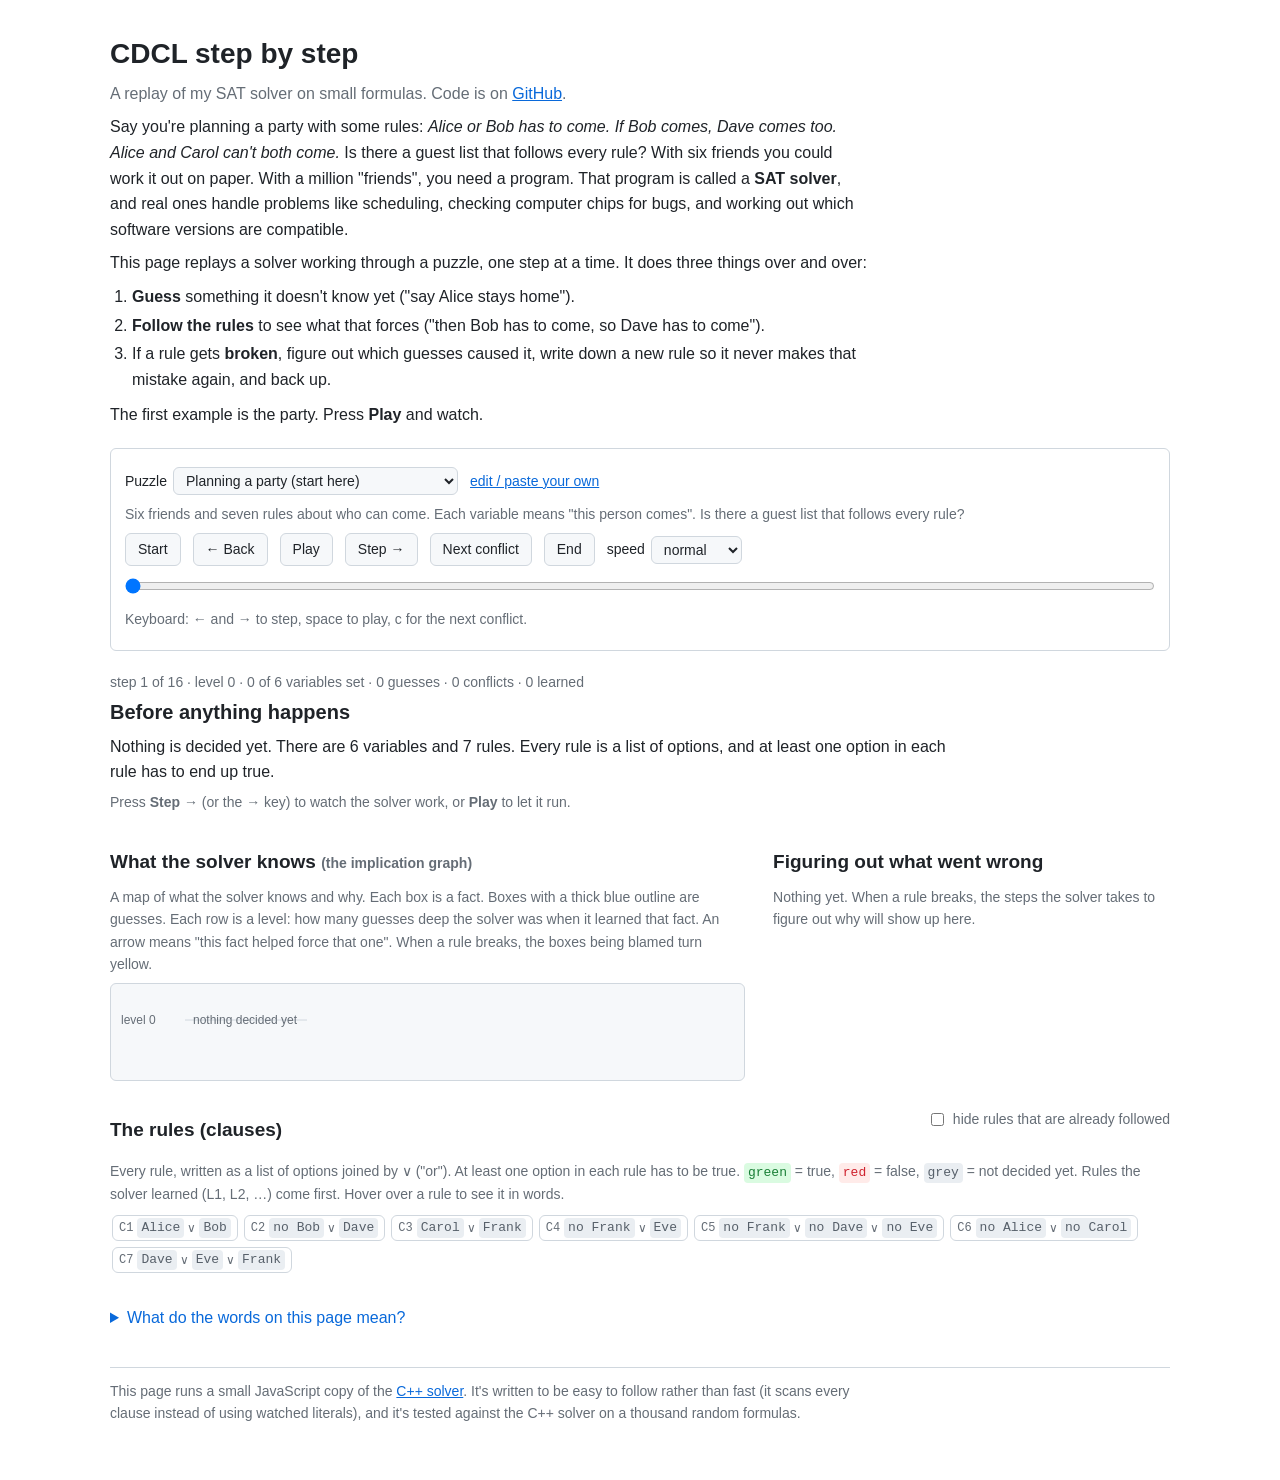
==== docs/index.html @ bec930b2 "Visualizer: party example, plain-English explanations, animations - New default example: a party-pla" ====
<!doctype html>
<html lang="en">
<head>
  <meta charset="utf-8">
  <meta name="viewport" content="width=device-width, initial-scale=1">
  <title>CDCL step by step · logic-lab</title>
  <meta name="description" content="Step through a SAT solver as it guesses, propagates, hits conflicts, learns new clauses and backjumps.">
  <link rel="stylesheet" href="visualizer/style.css">
</head>
<body>
  <main>
    <h1>CDCL step by step</h1>
    <p class="sub">
      A replay of my SAT solver on small formulas. Code is on <a href="https://github.com/mamoonrkhan/logic-lab">GitHub</a>.
    </p>

    <p>
      Say you're planning a party with some rules: <i>Alice or Bob has to come. If Bob comes, Dave comes too.
      Alice and Carol can't both come.</i> Is there a guest list that follows every rule? With six friends you could
      work it out on paper. With a million "friends", you need a program. That program is called a
      <b>SAT solver</b>, and real ones handle problems like scheduling, checking computer chips for bugs, and
      working out which software versions are compatible.
    </p>
    <p>
      This page replays a solver working through a puzzle, one step at a time. It does three things over and over:
    </p>
    <ol class="plain-steps">
      <li><b>Guess</b> something it doesn't know yet ("say Alice stays home").</li>
      <li><b>Follow the rules</b> to see what that forces ("then Bob has to come, so Dave has to come").</li>
      <li>If a rule gets <b>broken</b>, figure out which guesses caused it, write down a new rule so it never makes
        that mistake again, and back up.</li>
    </ol>
    <p>The first example is the party. Press <b>Play</b> and watch.</p>

    <div class="controls">
      <div class="row">
        <label>Puzzle <select id="example"></select></label>
        <button id="edit-toggle" class="link" aria-expanded="false" aria-controls="editor">edit / paste your own</button>
      </div>
      <p id="blurb" class="note"></p>

      <div id="random-controls" class="row" hidden>
        <label>variables <input id="rand-n" type="number" min="3" max="40" value="12"></label>
        <label>clauses <input id="rand-m" type="number" min="1" max="300" value="51"></label>
        <label>seed <input id="rand-seed" type="number" min="1" value="1"></label>
        <button id="rand-go">Generate</button>
      </div>

      <div id="editor" hidden>
        <textarea id="dimacs" spellcheck="false" rows="10" aria-label="Formula in DIMACS CNF format"></textarea>
        <div class="row">
          <button id="solve">Run this formula</button>
          <span class="note">DIMACS format: one clause per line, ending in 0. Name a variable with a line like <code>c var 3 rain</code>.</span>
        </div>
      </div>
      <p id="error" class="error" hidden></p>

      <div class="row" role="toolbar" aria-label="Playback">
        <button id="first" title="Home">Start</button>
        <button id="prev" title="Left arrow">← Back</button>
        <button id="play" title="Space">Play</button>
        <button id="next" title="Right arrow">Step →</button>
        <button id="next-conflict" title="C">Next conflict</button>
        <button id="last" title="End">End</button>
        <label>speed
          <select id="speed">
            <option value="1">slow</option>
            <option value="2" selected>normal</option>
            <option value="6">fast</option>
            <option value="30">very fast</option>
          </select>
        </label>
      </div>
      <input id="scrub" type="range" min="0" value="0" aria-label="Step">
      <p class="note">Keyboard: ← and → to step, space to play, c for the next conflict.</p>
    </div>

    <div class="now" aria-live="polite">
      <p class="where" id="where"></p>
      <div id="narrative"></div>
    </div>

    <div class="split">
      <section>
        <h2>What the solver knows <span class="note">(the implication graph)</span></h2>
        <p class="note">
          A map of what the solver knows and why. Each box is a fact. Boxes with a thick blue outline are guesses.
          Each row is a level: how many guesses deep the solver was when it learned that fact. An arrow means "this fact helped force that one". When a rule breaks,
          the boxes being blamed turn yellow.
        </p>
        <div class="graph-scroll"><svg id="graph" role="img" aria-label="Implication graph"></svg></div>
      </section>
      <section>
        <h2>Figuring out what went wrong</h2>
        <div id="analysis"></div>
      </section>
    </div>

    <section>
      <div class="row between">
        <h2>The rules (clauses)</h2>
        <label class="note"><input type="checkbox" id="hide-sat"> hide rules that are already followed</label>
      </div>
      <p class="note">
        Every rule, written as a list of options joined by ∨ ("or"). At least one option in each rule has to be
        true. <span class="lit t">green</span> = true, <span class="lit f">red</span> = false,
        <span class="lit u">grey</span> = not decided yet. Rules the solver learned (L1, L2, …) come first.
        Hover over a rule to see it in words.
      </p>
      <div id="clauses" class="clause-grid"></div>
    </section>

    <details class="glossary">
      <summary>What do the words on this page mean?</summary>
      <dl>
        <dt>variable</dt><dd>Something that's either true or false, like "Alice comes to the party".</dd>
        <dt>literal</dt><dd>A variable or its opposite: "Alice comes" or "Alice doesn't come" (written ¬Alice or "no Alice").</dd>
        <dt>clause (rule)</dt><dd>A list of literals joined by "or". It's followed if at least one of them is true.</dd>
        <dt>forced (unit propagation)</dt><dd>When every option in a rule is ruled out except one, that last one has to be true.</dd>
        <dt>level</dt><dd>Which guess a fact came from. Facts on level 3 depend on the third guess.</dd>
        <dt>conflict</dt><dd>A rule where every option has been ruled out. Some guess was wrong.</dd>
        <dt>resolution</dt><dd>Combining two rules into a new one that follows from both. It's how the solver works out a learned rule.</dd>
        <dt>learned clause</dt><dd>A new rule the solver figured out from a conflict. It always follows from the original rules.</dd>
        <dt>backjump</dt><dd>Undoing several guesses at once, back to the last one that actually mattered.</dd>
        <dt>SAT / UNSAT</dt><dd>Satisfiable (some assignment follows every rule) or unsatisfiable (none does).</dd>
      </dl>
    </details>

    <hr>
    <p class="note">
      This page runs a small JavaScript copy of the <a href="https://github.com/mamoonrkhan/logic-lab/blob/main/src/cdcl.cpp">C++ solver</a>.
      It's written to be easy to follow rather than fast (it scans every clause instead of using watched literals),
      and it's tested against the C++ solver on a thousand random formulas.
    </p>
  </main>

  <script src="visualizer/cdcl.js"></script>
  <script src="visualizer/app.js"></script>
</body>
</html>
---- docs/visualizer/style.css ----
:root {
  --text: #1f2328;
  --muted: #656d76;
  --line: #d0d7de;
  --box: #f6f8fa;
  --link: #0969da;
  --true: #1a7f37;
  --true-bg: #dafbe1;
  --false: #cf222e;
  --false-bg: #ffebe9;
  --unk: #57606a;
  --unk-bg: #eaeef2;
  --decision: #0969da;
  --implied: #8c959f;
  --conflict: #cf222e;
  --cut: #fff8c5;
  --cut-edge: #bf8700;
  --uip: #eac54f;
  --learned: #8250df;
  --learned-bg: #fbefff;
  --mono: ui-monospace, Menlo, Consolas, monospace;
}
@media (prefers-color-scheme: dark) {
  :root {
    --text: #e6edf3;
    --muted: #9198a1;
    --line: #3d444d;
    --box: #151b23;
    --link: #4493f8;
    --true: #3fb950;
    --true-bg: #12261e;
    --false: #f85149;
    --false-bg: #2d1214;
    --unk: #b7bdc8;
    --unk-bg: #262c36;
    --decision: #4493f8;
    --implied: #656c76;
    --conflict: #f85149;
    --cut: #3b2e00;
    --cut-edge: #d29922;
    --uip: #d29922;
    --learned: #ab7df8;
    --learned-bg: #231a35;
  }
  body { background: #0d1117; }
}

* { box-sizing: border-box; }
[hidden] { display: none !important; }

body {
  margin: 0;
  color: var(--text);
  font: 16px/1.6 -apple-system, BlinkMacSystemFont, "Segoe UI", Helvetica, Arial, sans-serif;
}
main { max-width: 1100px; margin: 0 auto; padding: 32px 20px 48px; }
main > p { max-width: 760px; }
a { color: var(--link); }
code { font: 13px var(--mono); }
h1 { font-size: 28px; margin: 0 0 4px; }
h2 { font-size: 19px; margin: 28px 0 6px; }
p { margin: 8px 0; }
hr { border: 0; border-top: 1px solid var(--line); margin: 36px 0 12px; }
.sub { color: var(--muted); margin-top: 0; }
.note { color: var(--muted); font-size: 14px; }
.error { color: var(--false); }

/* ---------------------------------------------------------------- controls */

.controls { border: 1px solid var(--line); border-radius: 6px; padding: 12px 14px; margin: 20px 0; font-size: 14px; }
.row { display: flex; flex-wrap: wrap; align-items: center; gap: 8px 12px; margin: 6px 0; }
.row.between { justify-content: space-between; }
.row label { display: inline-flex; align-items: center; gap: 6px; }
select, input[type=number], textarea {
  font: inherit; color: var(--text); background: var(--box);
  border: 1px solid var(--line); border-radius: 6px; padding: 4px 8px;
}
#example { max-width: 440px; }
input[type=number] { width: 80px; font-family: var(--mono); }
textarea { width: 100%; font: 13px/1.45 var(--mono); margin-top: 6px; }
button {
  font: inherit; color: var(--text); background: var(--box);
  border: 1px solid var(--line); border-radius: 6px; padding: 4px 12px; cursor: pointer;
}
button:hover { border-color: var(--muted); }
button.link { border: 0; background: none; color: var(--link); padding: 0; text-decoration: underline; }
#scrub { width: 100%; margin: 6px 0 0; }

/* ---------------------------------------------------------------- current step */

.now { min-height: 140px; }
.where { color: var(--muted); font-size: 14px; margin: 0; font-variant-numeric: tabular-nums; }
#narrative h3 { font-size: 20px; margin: 2px 0 6px; }
#narrative p { margin: 0 0 6px; max-width: 840px; }
#narrative .bad { color: var(--conflict); }
#narrative .good { color: var(--true); }
#narrative .aside { color: var(--muted); font-size: 14px; }

/* ---------------------------------------------------------------- graph and analysis */

.split { display: grid; grid-template-columns: minmax(0, 1.6fr) minmax(260px, 1fr); gap: 28px; }
.graph-scroll { overflow: auto; max-height: 480px; background: var(--box); border: 1px solid var(--line); border-radius: 6px; }
#graph { display: block; font: 12.5px var(--mono); }
#graph .lane { stroke: var(--line); }
#graph .lane-label { fill: var(--muted); font: 12px -apple-system, BlinkMacSystemFont, "Segoe UI", sans-serif; }
#graph .edge { fill: none; stroke: var(--implied); stroke-width: 1.3; }
#graph .edge.bad { stroke: var(--conflict); stroke-width: 1.7; }
#graph .arrowhead { fill: var(--implied); }
#graph .arrowhead.bad { fill: var(--conflict); }
#graph .node rect { fill: var(--box); stroke: var(--implied); stroke-width: 1.2; }
#graph .node text { text-anchor: middle; fill: var(--text); }
#graph .node.pos text { fill: var(--true); }
#graph .node.neg text { fill: var(--false); }
#graph .node.decision rect { stroke: var(--decision); stroke-width: 2.5; }
#graph .node.cut rect { fill: var(--cut); stroke: var(--cut-edge); stroke-width: 1.6; }
#graph .node.resolved { opacity: .4; }
#graph .node.resolved rect { stroke-dasharray: 3 3; }
#graph .node.uip rect { fill: var(--uip); stroke: var(--cut-edge); }
#graph .node.uip text { fill: #1f2328; }
#graph .node.kappa rect { fill: var(--false-bg); stroke: var(--conflict); stroke-width: 2; }
#graph .node.kappa text { fill: var(--conflict); font-weight: 600; }

#analysis { font-size: 14px; }
#analysis .empty { color: var(--muted); }
.derivation { list-style: none; margin: 0; padding: 0; max-height: 520px; overflow: auto; }
.derivation li { padding: 6px 0; border-bottom: 1px solid var(--line); }
.derivation li:last-child { border-bottom: 0; }
.derivation .what { display: block; color: var(--muted); font-size: 13px; }
.derivation .learned-row .what { color: var(--learned); font-weight: 600; }
.derivation .then { display: block; margin-top: 2px; }
.caption { color: var(--muted); font-size: 13px; }

/* ---------------------------------------------------------------- literals and clauses */

.lit { display: inline-block; padding: 0 4px; border-radius: 4px; font: 13px/20px var(--mono); white-space: nowrap; }
.lit.t { color: var(--true); background: var(--true-bg); }
.lit.f { color: var(--false); background: var(--false-bg); }
.lit.u { color: var(--unk); background: var(--unk-bg); }
.or { color: var(--muted); margin: 0 3px; font: 12px var(--mono); }
.paren { color: var(--muted); font-family: var(--mono); }
.empty-clause { font-weight: 600; color: var(--conflict); }
.ctag { font: 12px var(--mono); color: var(--muted); margin-right: 4px; }
.ctag.learned { color: var(--learned); font-weight: 600; }

.clause-grid { display: flex; flex-wrap: wrap; gap: 6px; max-height: 360px; overflow: auto; padding: 2px; }
.cl { display: inline-flex; align-items: center; padding: 2px 6px; border: 1px solid var(--line); border-radius: 6px; }
.cl.sat { opacity: .45; }
.cl.unit { border-color: var(--cut-edge); }
.cl.conflict { border-color: var(--conflict); background: var(--false-bg); opacity: 1; }
.cl.is-learned { background: var(--learned-bg); }
.cl.focus { opacity: 1; outline: 2px solid var(--link); outline-offset: 1px; }

@media (max-width: 900px) {
  .split { grid-template-columns: 1fr; }
}

/* ---------------------------------------------------------------- explanations for newcomers */

.plain-steps { max-width: 760px; margin: 6px 0 10px; padding-left: 22px; }
.plain-steps li { margin: 3px 0; }
#narrative .rule { margin: 4px 0 8px; padding: 4px 10px; border-left: 3px solid var(--line); font-style: italic; }
.glossary { margin-top: 30px; }
.glossary summary { cursor: pointer; color: var(--link); }
.glossary dl { display: grid; grid-template-columns: max-content 1fr; gap: 4px 16px; font-size: 14px; margin: 10px 0 0; }
.glossary dt { font-weight: 600; }
.glossary dd { margin: 0; color: var(--muted); }

/* ---------------------------------------------------------------- animation */

#narrative.fade { animation: fade-up .35s ease-out; }
@keyframes fade-up { from { opacity: 0; transform: translateY(4px); } }

/* New facts pop in; the inner group is animated so the outer translate() stays put. */
#graph .pop { transform-box: fill-box; transform-origin: center; }
#graph .enter .pop { animation: pop-in .4s cubic-bezier(.2, 1.4, .4, 1); }
@keyframes pop-in { from { opacity: 0; transform: scale(.4); } }

/* Arrows into a new fact draw themselves (pathLength="1" makes the dash maths easy). */
#graph .edge.draw { stroke-dasharray: 1; stroke-dashoffset: 1; animation: draw .45s ease-out .1s forwards; }
@keyframes draw { to { stroke-dashoffset: 0; } }

/* Facts undone by a backjump fade away where they were. */
#graph .leave { pointer-events: none; }
#graph .leave .pop { animation: leave .7s ease-in forwards; }
#graph .leave rect { fill: var(--box); stroke: var(--implied); stroke-dasharray: 3 3; }
#graph .leave text { fill: var(--muted); }
@keyframes leave { to { opacity: 0; transform: translateY(10px) scale(.8); } }

#graph .shake .pop { animation: pop-in .3s ease-out, shake .45s ease-in-out .3s; }
@keyframes shake { 20%, 60% { transform: translateX(-4px); } 40%, 80% { transform: translateX(4px); } }

/* Rules whose status just changed flash briefly. */
.cl.flash { animation: flash 1s ease-out; }
@keyframes flash { from { box-shadow: 0 0 0 4px var(--cut-edge); } to { box-shadow: 0 0 0 0 transparent; } }

@media (prefers-reduced-motion: reduce) {
  *, *::before, *::after { animation: none !important; transition: none !important; }
  #graph .edge.draw { stroke-dashoffset: 0; }
  #graph .leave { display: none; }
}
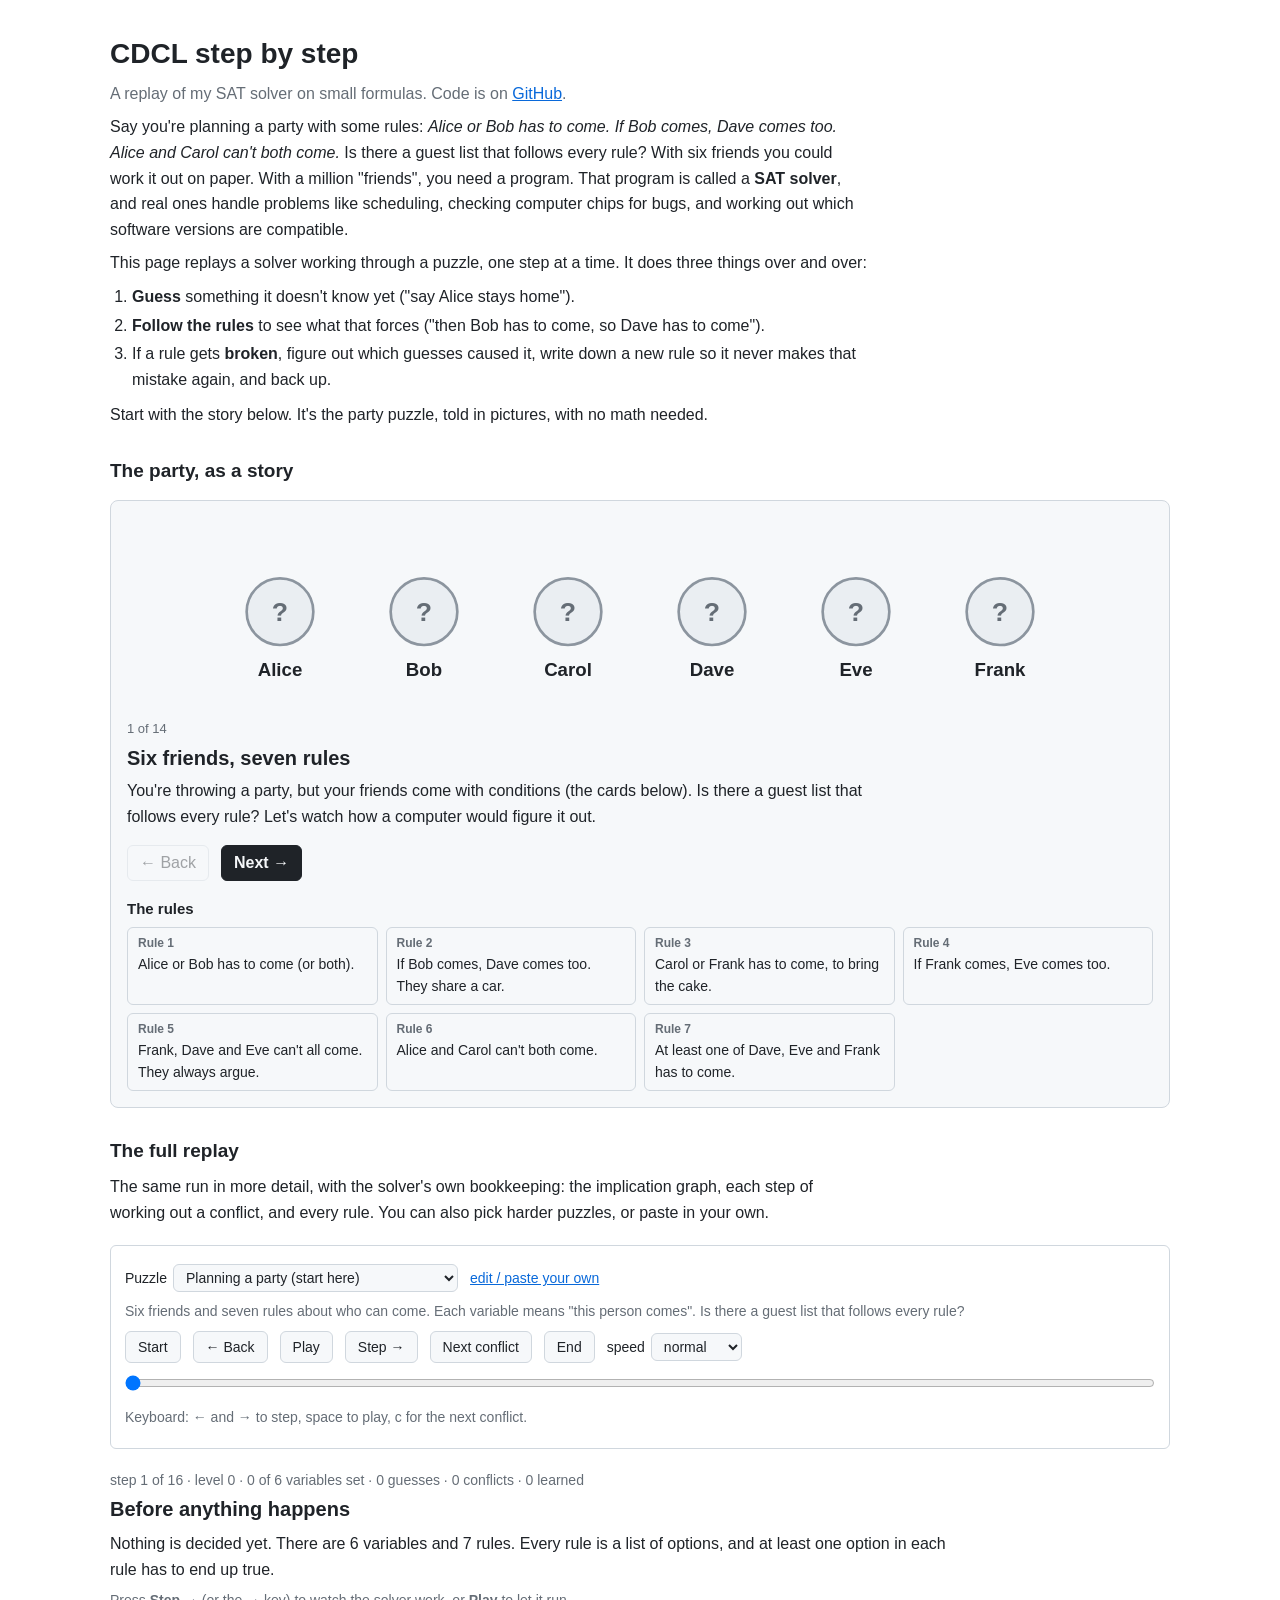
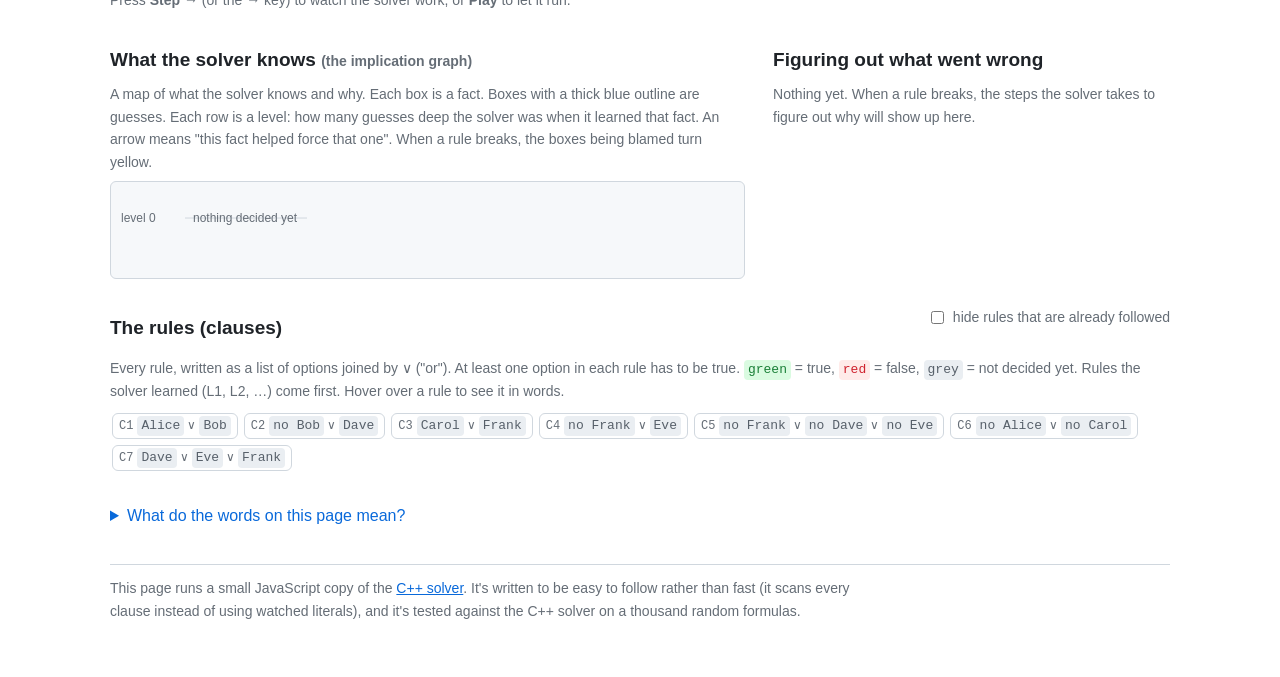
==== commit 725cdec7: "Add a picture story of the party puzzle for beginners Six friends turn green or grey as the solver g" ====
--- a/docs/index.html
+++ b/docs/index.html
@@ -30,7 +30,30 @@
       <li>If a rule gets <b>broken</b>, figure out which guesses caused it, write down a new rule so it never makes
         that mistake again, and back up.</li>
     </ol>
-    <p>The first example is the party. Press <b>Play</b> and watch.</p>
+    <p>Start with the story below. It's the party puzzle, told in pictures, with no math needed.</p>
+
+    <h2>The party, as a story</h2>
+    <figure class="story">
+      <svg id="story-scene" viewBox="0 0 660 150" role="img" aria-label="Six friends, each coming, staying home, or not decided yet">
+        <g id="story-friends"></g>
+      </svg>
+      <div class="story-body" aria-live="polite">
+        <p class="where" id="story-count"></p>
+        <div id="story-text"></div>
+      </div>
+      <div class="row">
+        <button id="story-prev">← Back</button>
+        <button id="story-next" class="primary">Next →</button>
+      </div>
+      <h3 class="cards-title">The rules</h3>
+      <ol id="story-cards" class="cards"></ol>
+    </figure>
+
+    <h2>The full replay</h2>
+    <p>
+      The same run in more detail, with the solver's own bookkeeping: the implication graph, each step of working
+      out a conflict, and every rule. You can also pick harder puzzles, or paste in your own.
+    </p>
 
     <div class="controls">
       <div class="row">
@@ -136,5 +159,6 @@
 
   <script src="visualizer/cdcl.js"></script>
   <script src="visualizer/app.js"></script>
+  <script src="visualizer/story.js"></script>
 </body>
 </html>
--- a/docs/visualizer/style.css
+++ b/docs/visualizer/style.css
@@ -198,3 +198,61 @@
   #graph .edge.draw { stroke-dashoffset: 0; }
   #graph .leave { display: none; }
 }
+
+/* ---------------------------------------------------------------- beginner story */
+
+.story { margin: 14px 0 8px; border: 1px solid var(--line); border-radius: 8px; padding: 12px 16px 16px; background: var(--box); }
+#story-scene { display: block; width: 100%; height: auto; max-height: 200px; }
+#story-scene .friend circle { fill: var(--unk-bg); stroke: var(--implied); stroke-width: 2; transition: fill .45s, stroke .45s; }
+#story-scene .friend .mark { font: 700 20px -apple-system, BlinkMacSystemFont, sans-serif; text-anchor: middle; fill: var(--muted); }
+#story-scene .friend .name { font: 600 14px -apple-system, BlinkMacSystemFont, sans-serif; text-anchor: middle; fill: var(--text); }
+#story-scene .friend .status { font: 12px -apple-system, BlinkMacSystemFont, sans-serif; text-anchor: middle; fill: var(--muted); }
+#story-scene .friend.in circle { fill: var(--true-bg); stroke: var(--true); }
+#story-scene .friend.in .mark { fill: var(--true); }
+#story-scene .friend.out circle { fill: var(--false-bg); stroke: var(--false); }
+#story-scene .friend.out .mark { fill: var(--false); }
+#story-scene .friend.clash circle { stroke: var(--conflict); stroke-width: 3.5; }
+#story-scene .friend.blamed circle { stroke: var(--cut-edge); stroke-width: 3.5; }
+#story-scene .tag rect { fill: var(--box); stroke: var(--line); }
+#story-scene .tag.guess rect { stroke: var(--decision); stroke-width: 1.5; }
+#story-scene .tag text { font: 11px -apple-system, BlinkMacSystemFont, sans-serif; text-anchor: middle; fill: var(--muted); }
+#story-scene .tag.guess text { fill: var(--decision); font-weight: 600; }
+#story-scene .body { transform-box: fill-box; transform-origin: center; }
+
+.story-body { min-height: 120px; margin-top: 6px; }
+.story-body .where { color: var(--muted); font-size: 13px; margin: 0; }
+#story-text h3 { font-size: 20px; margin: 2px 0 4px; }
+#story-text p { margin: 0; max-width: 760px; }
+#story-text .bad { color: var(--conflict); }
+#story-text .good { color: var(--true); }
+#story-text.fade { animation: fade-up .35s ease-out; }
+.story button.primary { background: var(--text); color: var(--box); border-color: var(--text); font-weight: 600; }
+.story button:disabled { opacity: .4; cursor: default; }
+
+.cards-title { font-size: 15px; margin: 16px 0 6px; }
+.cards { list-style: none; margin: 0; padding: 0; display: grid; grid-template-columns: repeat(auto-fill, minmax(230px, 1fr)); gap: 8px; }
+.card { border: 1px solid var(--line); border-radius: 6px; padding: 6px 10px; background: var(--box); font-size: 14px; transition: background .3s, border-color .3s; }
+.card .num { display: block; font-size: 12px; font-weight: 600; color: var(--muted); }
+.card.used { border-color: var(--cut-edge); background: var(--cut); }
+.card.broken { border-color: var(--conflict); background: var(--false-bg); animation: card-shake .5s ease-in-out .15s; }
+.card.learned { border-style: dashed; border-color: var(--learned); background: var(--learned-bg); }
+.card.learned .num { color: var(--learned); }
+.card.learned.used { border-style: solid; }
+.card.new { animation: card-in .6s cubic-bezier(.2, 1.3, .4, 1); }
+@keyframes card-shake { 20%, 60% { transform: translateX(-5px); } 40%, 80% { transform: translateX(5px); } }
+@keyframes card-in { from { opacity: 0; transform: translateY(-14px) scale(.9); } }
+
+/* A friend whose answer just changed pops; one whose answer was taken back shrinks first. */
+#story-scene .arrive .body { animation: pop-in .45s cubic-bezier(.2, 1.4, .4, 1); }
+#story-scene .reset .body { animation: reset .6s ease-out; }
+@keyframes reset { 0% { transform: scale(1); opacity: 1; } 40% { transform: scale(.7); opacity: .3; } 100% { transform: scale(1); opacity: 1; } }
+#story-scene .clash .body { animation: shake .45s ease-in-out .1s; }
+#story-scene .tag { animation: fade-in .35s ease-out; }
+@keyframes fade-in { from { opacity: 0; } }
+/* The end: everyone who's coming does a little hop, one after another. */
+#story-scene .party.in .body { animation: hop .6s ease-in-out calc(var(--i) * 90ms) 2; }
+@keyframes hop { 50% { transform: translateY(-10px); } }
+
+@media (prefers-reduced-motion: reduce) {
+  #story-scene *, .card { animation: none !important; transition: none !important; }
+}
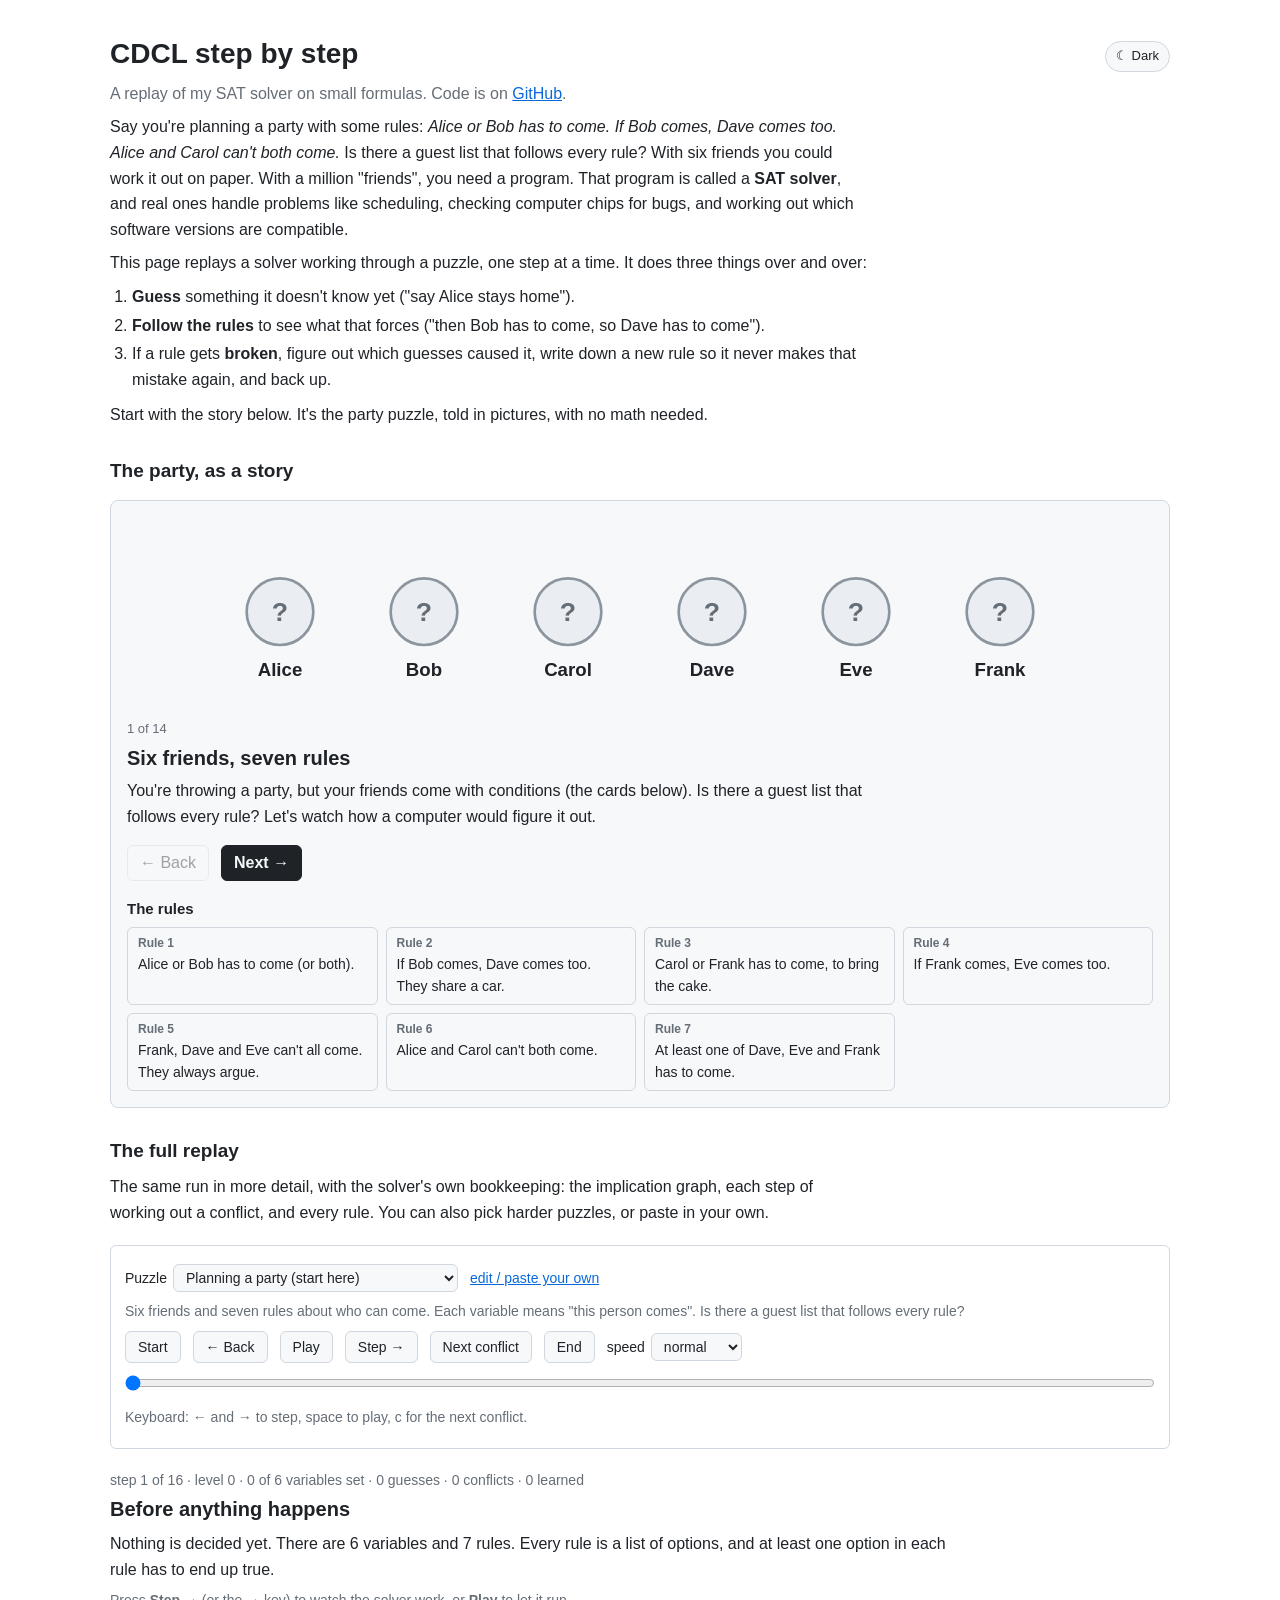
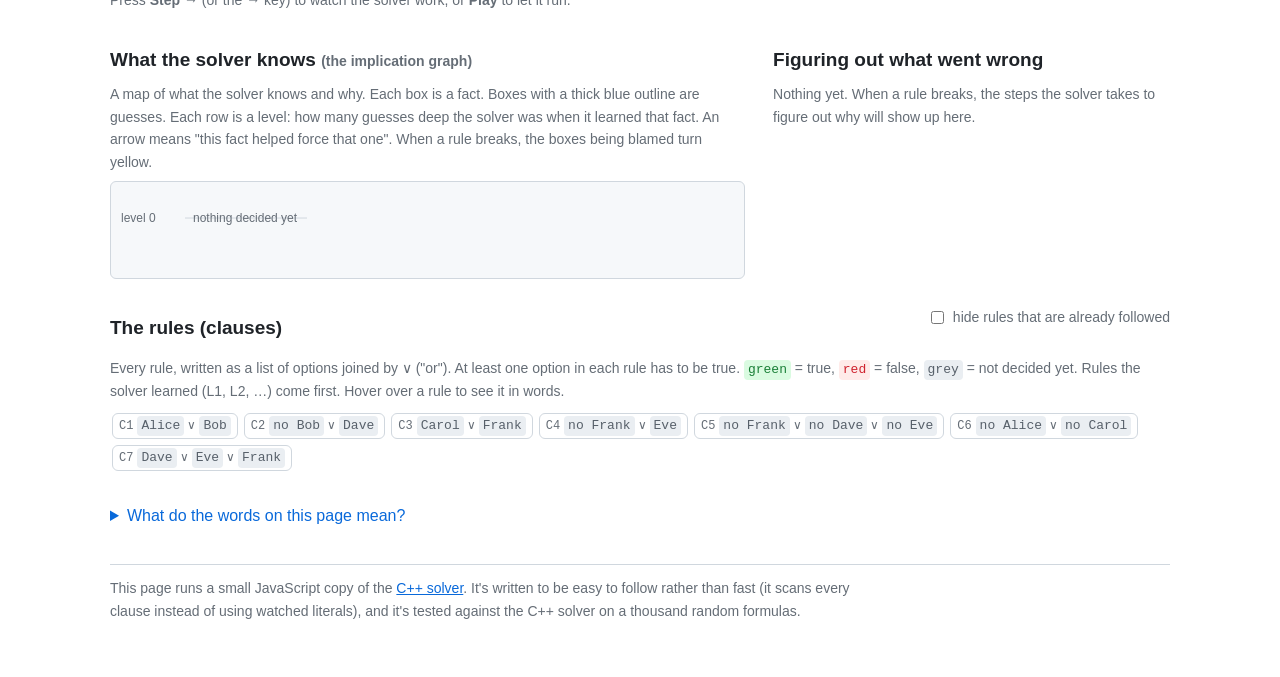
==== commit 62a4bbaf: "Add a light/dark toggle Starts from the system setting, remembers the reader's choice, and applies i" ====
--- a/docs/index.html
+++ b/docs/index.html
@@ -5,11 +5,24 @@
   <meta name="viewport" content="width=device-width, initial-scale=1">
   <title>CDCL step by step · logic-lab</title>
   <meta name="description" content="Step through a SAT solver as it guesses, propagates, hits conflicts, learns new clauses and backjumps.">
+  <script>
+    // Pick the color theme before the page draws, so it never flashes the wrong one:
+    // the reader's saved choice if there is one, otherwise their system setting.
+    (function () {
+      var saved = null;
+      try { saved = localStorage.getItem('theme'); } catch (e) {}
+      var dark = saved ? saved === 'dark' : window.matchMedia('(prefers-color-scheme: dark)').matches;
+      document.documentElement.setAttribute('data-theme', dark ? 'dark' : 'light');
+    })();
+  </script>
   <link rel="stylesheet" href="visualizer/style.css">
 </head>
 <body>
   <main>
-    <h1>CDCL step by step</h1>
+    <div class="title-row">
+      <h1>CDCL step by step</h1>
+      <button id="theme-toggle" class="theme-toggle" type="button">☾ Dark</button>
+    </div>
     <p class="sub">
       A replay of my SAT solver on small formulas. Code is on <a href="https://github.com/mamoonrkhan/logic-lab">GitHub</a>.
     </p>
@@ -95,7 +108,7 @@
         </label>
       </div>
       <input id="scrub" type="range" min="0" value="0" aria-label="Step">
-      <p class="note">Keyboard: ← and → to step, space to play, c for the next conflict.</p>
+      <p class="note keys-hint">Keyboard: ← and → to step, space to play, c for the next conflict.</p>
     </div>
 
     <div class="now" aria-live="polite">
@@ -111,6 +124,7 @@
           Each row is a level: how many guesses deep the solver was when it learned that fact. An arrow means "this fact helped force that one". When a rule breaks,
           the boxes being blamed turn yellow.
         </p>
+        <p class="note touch-hint">Swipe sideways inside the box to see the whole graph.</p>
         <div class="graph-scroll"><svg id="graph" role="img" aria-label="Implication graph"></svg></div>
       </section>
       <section>
@@ -157,6 +171,7 @@
     </p>
   </main>
 
+  <script src="visualizer/theme.js"></script>
   <script src="visualizer/cdcl.js"></script>
   <script src="visualizer/app.js"></script>
   <script src="visualizer/story.js"></script>
--- a/docs/visualizer/style.css
+++ b/docs/visualizer/style.css
@@ -19,33 +19,35 @@
   --learned: #8250df;
   --learned-bg: #fbefff;
   --mono: ui-monospace, Menlo, Consolas, monospace;
-}
-@media (prefers-color-scheme: dark) {
-  :root {
-    --text: #e6edf3;
-    --muted: #9198a1;
-    --line: #3d444d;
-    --box: #151b23;
-    --link: #4493f8;
-    --true: #3fb950;
-    --true-bg: #12261e;
-    --false: #f85149;
-    --false-bg: #2d1214;
-    --unk: #b7bdc8;
-    --unk-bg: #262c36;
-    --decision: #4493f8;
-    --implied: #656c76;
-    --conflict: #f85149;
-    --cut: #3b2e00;
-    --cut-edge: #d29922;
-    --uip: #d29922;
-    --learned: #ab7df8;
-    --learned-bg: #231a35;
-  }
-  body { background: #0d1117; }
+  --page: #ffffff;
+  color-scheme: light;
+}
+:root[data-theme="dark"] {
+  --text: #e6edf3;
+  --muted: #9198a1;
+  --line: #3d444d;
+  --box: #151b23;
+  --link: #4493f8;
+  --true: #3fb950;
+  --true-bg: #12261e;
+  --false: #f85149;
+  --false-bg: #2d1214;
+  --unk: #b7bdc8;
+  --unk-bg: #262c36;
+  --decision: #4493f8;
+  --implied: #656c76;
+  --conflict: #f85149;
+  --cut: #3b2e00;
+  --cut-edge: #d29922;
+  --uip: #d29922;
+  --learned: #ab7df8;
+  --learned-bg: #231a35;
+  --page: #0d1117;
+  color-scheme: dark;
 }
 
 * { box-sizing: border-box; }
+body { background: var(--page); }
 [hidden] { display: none !important; }
 
 body {
@@ -256,3 +258,41 @@
 @media (prefers-reduced-motion: reduce) {
   #story-scene *, .card { animation: none !important; transition: none !important; }
 }
+
+/* ---------------------------------------------------------------- phones and touch screens */
+
+select { max-width: 100%; }
+.row label { flex-wrap: wrap; max-width: 100%; }
+#example { min-width: 0; }
+.touch-hint { display: none; }
+
+@media (hover: none) {
+  .keys-hint { display: none; }
+  .touch-hint { display: block; }
+}
+@media (pointer: coarse) {
+  button { padding: 8px 14px; }
+  button.link { padding: 4px 0; }
+  .story .row button { min-width: 96px; }
+}
+@media (max-width: 560px) {
+  main { padding: 20px 14px 40px; }
+  h1 { font-size: 24px; }
+  /* iPhones zoom into any input with text smaller than 16px, so keep them at 16px. */
+  select, input[type=number], textarea { font-size: 16px; }
+  .controls { padding: 10px; }
+  .controls .row label { width: 100%; }
+  #example { flex: 1; width: 100%; }
+  .story { padding: 10px; }
+  #story-scene { max-height: none; }
+  #story-text h3 { font-size: 18px; }
+  #narrative h3 { font-size: 18px; }
+  .glossary dl { grid-template-columns: 1fr; gap: 0 0; }
+  .glossary dd { margin-bottom: 8px; }
+  .graph-scroll { max-height: 420px; }
+}
+
+/* ---------------------------------------------------------------- light/dark toggle */
+
+.title-row { display: flex; align-items: center; justify-content: space-between; gap: 12px; }
+.theme-toggle { flex: none; font-size: 13px; padding: 4px 10px; border-radius: 999px; }
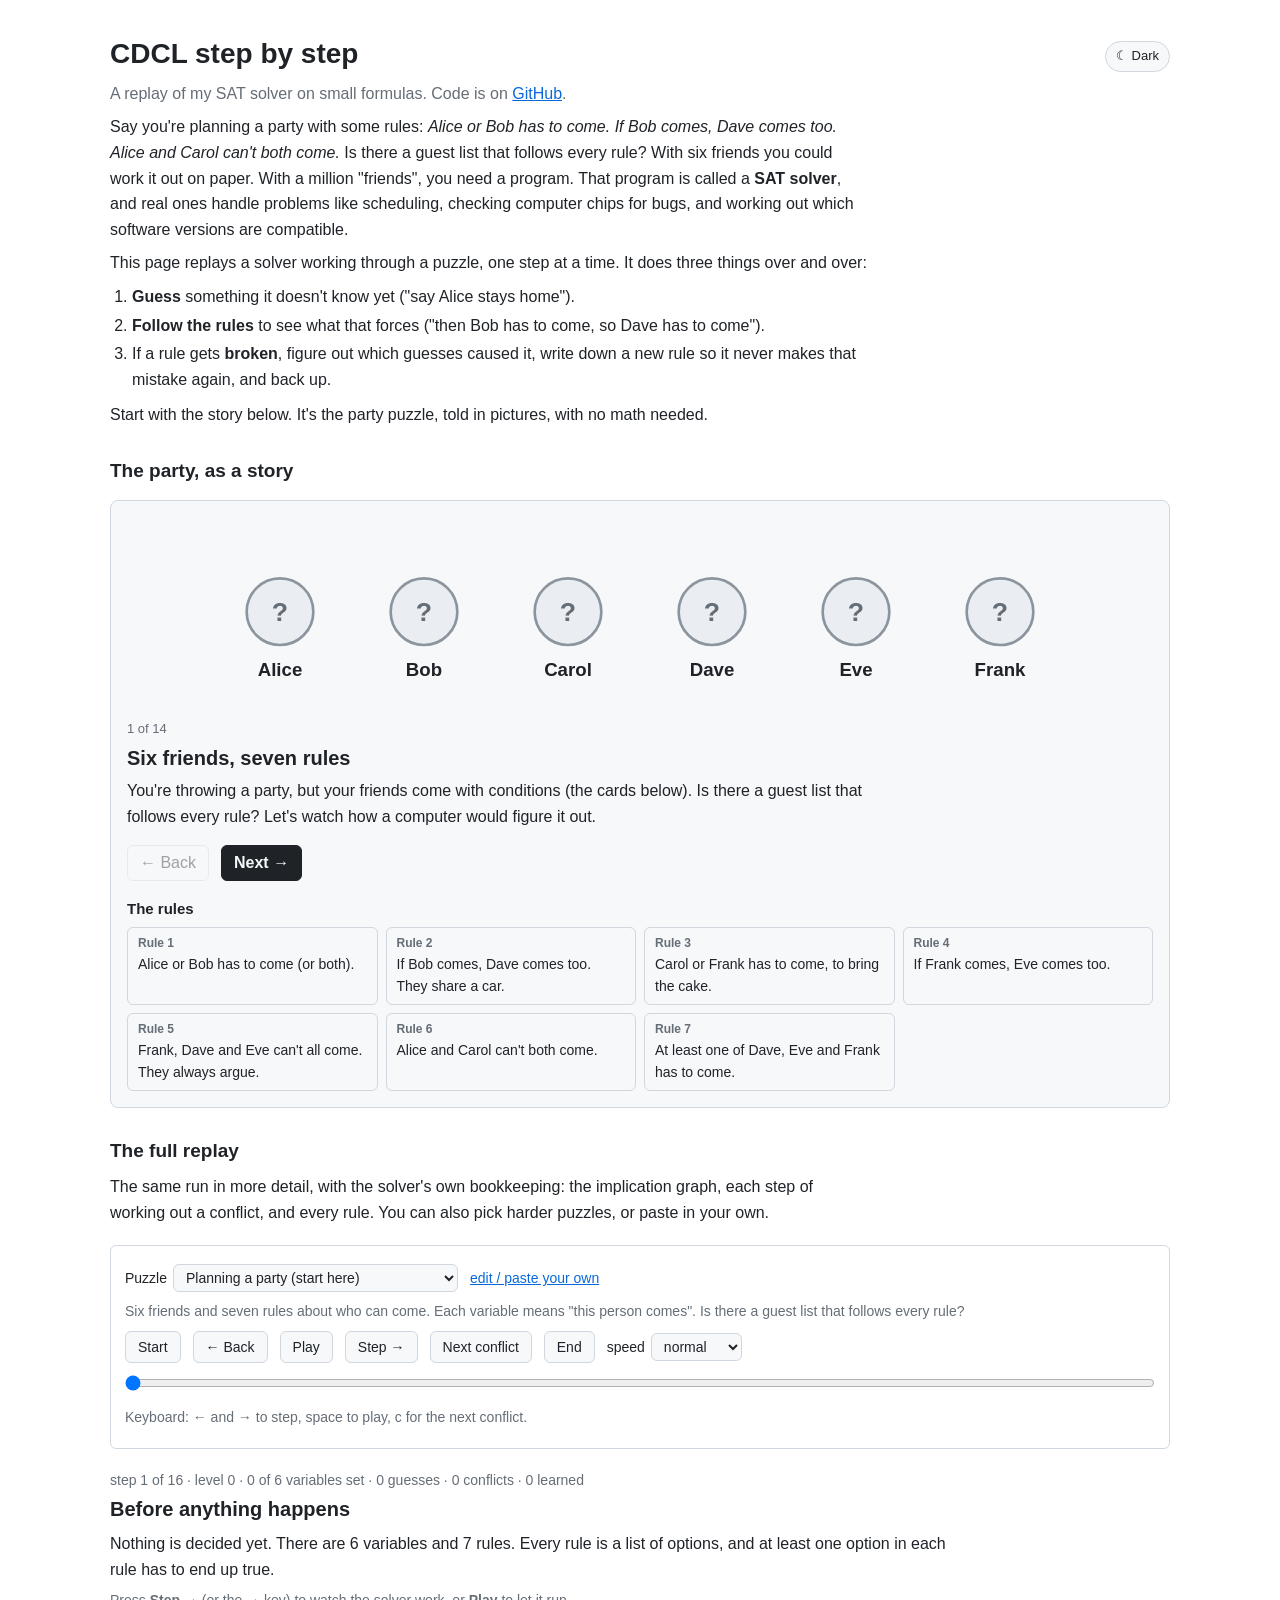
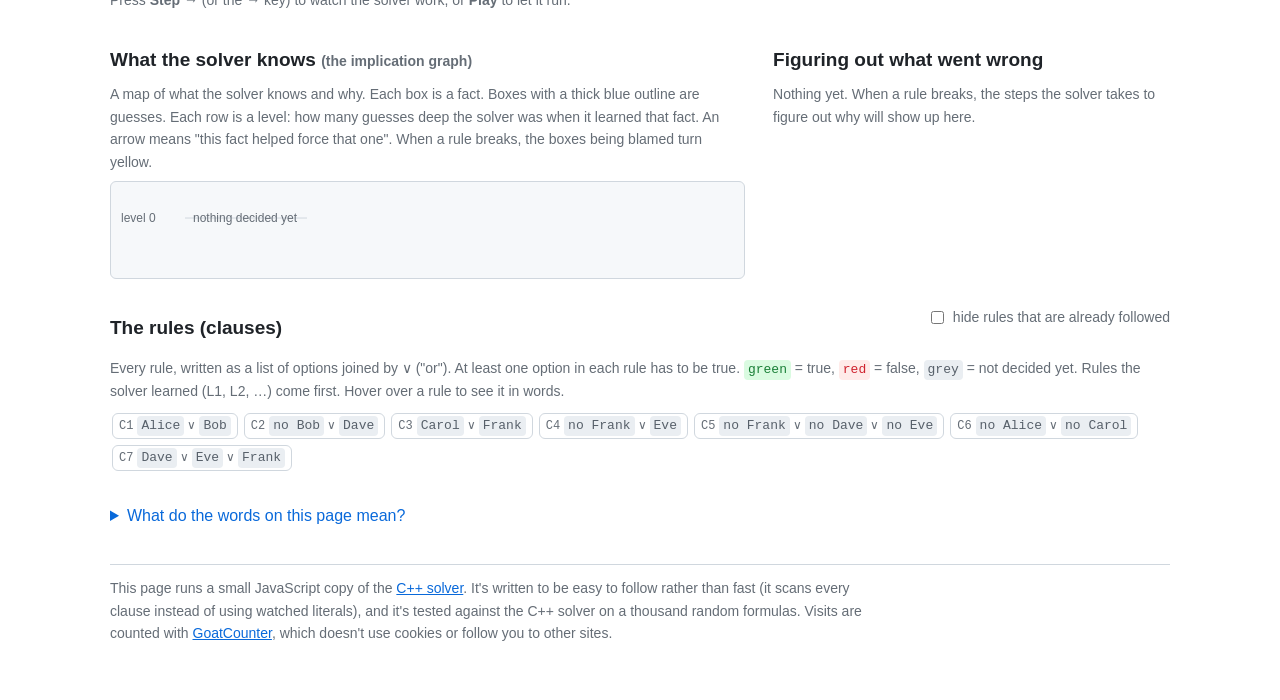
==== commit 4506a748: "Count visits with GoatCounter No cookies, nothing that follows visitors across sites, and a note in " ====
--- a/docs/index.html
+++ b/docs/index.html
@@ -4,7 +4,21 @@
   <meta charset="utf-8">
   <meta name="viewport" content="width=device-width, initial-scale=1">
   <title>CDCL step by step · logic-lab</title>
-  <meta name="description" content="Step through a SAT solver as it guesses, propagates, hits conflicts, learns new clauses and backjumps.">
+  <meta name="description" content="How computers solve logic puzzles, one step at a time, starting with planning a party. No math needed.">
+  <link rel="icon" href="favicon.svg" type="image/svg+xml">
+  <link rel="icon" href="favicon-32.png" sizes="32x32" type="image/png">
+  <link rel="apple-touch-icon" href="apple-touch-icon.png">
+  <!-- Link previews (iMessage, Slack, Discord, LinkedIn, X, ...) -->
+  <meta property="og:type" content="website">
+  <meta property="og:site_name" content="logic-lab">
+  <meta property="og:title" content="Watch a SAT solver think">
+  <meta property="og:description" content="How computers solve logic puzzles, one step at a time, starting with planning a party. No math needed.">
+  <meta property="og:url" content="https://mamoonrkhan.github.io/logic-lab/">
+  <meta property="og:image" content="https://mamoonrkhan.github.io/logic-lab/preview.png">
+  <meta property="og:image:width" content="1200">
+  <meta property="og:image:height" content="630">
+  <meta property="og:image:alt" content="Six friends marked coming or staying home, next to a rule the solver learned: Frank and Dave can't both come.">
+  <meta name="twitter:card" content="summary_large_image">
   <script>
     // Pick the color theme before the page draws, so it never flashes the wrong one:
     // the reader's saved choice if there is one, otherwise their system setting.
@@ -16,6 +30,12 @@
     })();
   </script>
   <link rel="stylesheet" href="visualizer/style.css">
+  <script defer src="visualizer/cdcl.js"></script>
+  <script defer src="visualizer/app.js"></script>
+  <script defer src="visualizer/story.js"></script>
+  <!-- Visit counting with GoatCounter: no cookies, nothing that follows you across sites.
+       It skips local files and pages shown inside frames, so testing doesn't count. -->
+  <script data-goatcounter="https://mamoon.goatcounter.com/count" async src="https://gc.zgo.at/count.js"></script>
 </head>
 <body>
   <main>
@@ -168,12 +188,43 @@
       This page runs a small JavaScript copy of the <a href="https://github.com/mamoonrkhan/logic-lab/blob/main/src/cdcl.cpp">C++ solver</a>.
       It's written to be easy to follow rather than fast (it scans every clause instead of using watched literals),
       and it's tested against the C++ solver on a thousand random formulas.
+      Visits are counted with <a href="https://www.goatcounter.com">GoatCounter</a>, which doesn't use cookies or
+      follow you to other sites.
     </p>
   </main>
 
-  <script src="visualizer/theme.js"></script>
-  <script src="visualizer/cdcl.js"></script>
-  <script src="visualizer/app.js"></script>
-  <script src="visualizer/story.js"></script>
+  <script>
+    // The light/dark toggle. The starting theme is set by a small script in the page's <head>.
+    (function () {
+      'use strict';
+      const root = document.documentElement;
+      const button = document.getElementById('theme-toggle');
+      const system = window.matchMedia('(prefers-color-scheme: dark)');
+      const saved = () => { try { return localStorage.getItem('theme'); } catch (e) { return null; } };
+
+      function label() {
+        const dark = root.getAttribute('data-theme') === 'dark';
+        button.textContent = dark ? '☀ Light' : '☾ Dark';
+        button.setAttribute('aria-label', dark ? 'Switch to light mode' : 'Switch to dark mode');
+      }
+
+      button.addEventListener('click', () => {
+        const next = root.getAttribute('data-theme') === 'dark' ? 'light' : 'dark';
+        root.setAttribute('data-theme', next);
+        try { localStorage.setItem('theme', next); } catch (e) { /* private browsing: just don't remember */ }
+        label();
+      });
+
+      // Until the reader picks a theme, follow the system setting if it changes.
+      system.addEventListener('change', (e) => {
+        if (!saved()) {
+          root.setAttribute('data-theme', e.matches ? 'dark' : 'light');
+          label();
+        }
+      });
+
+      label();
+    })();
+  </script>
 </body>
 </html>
